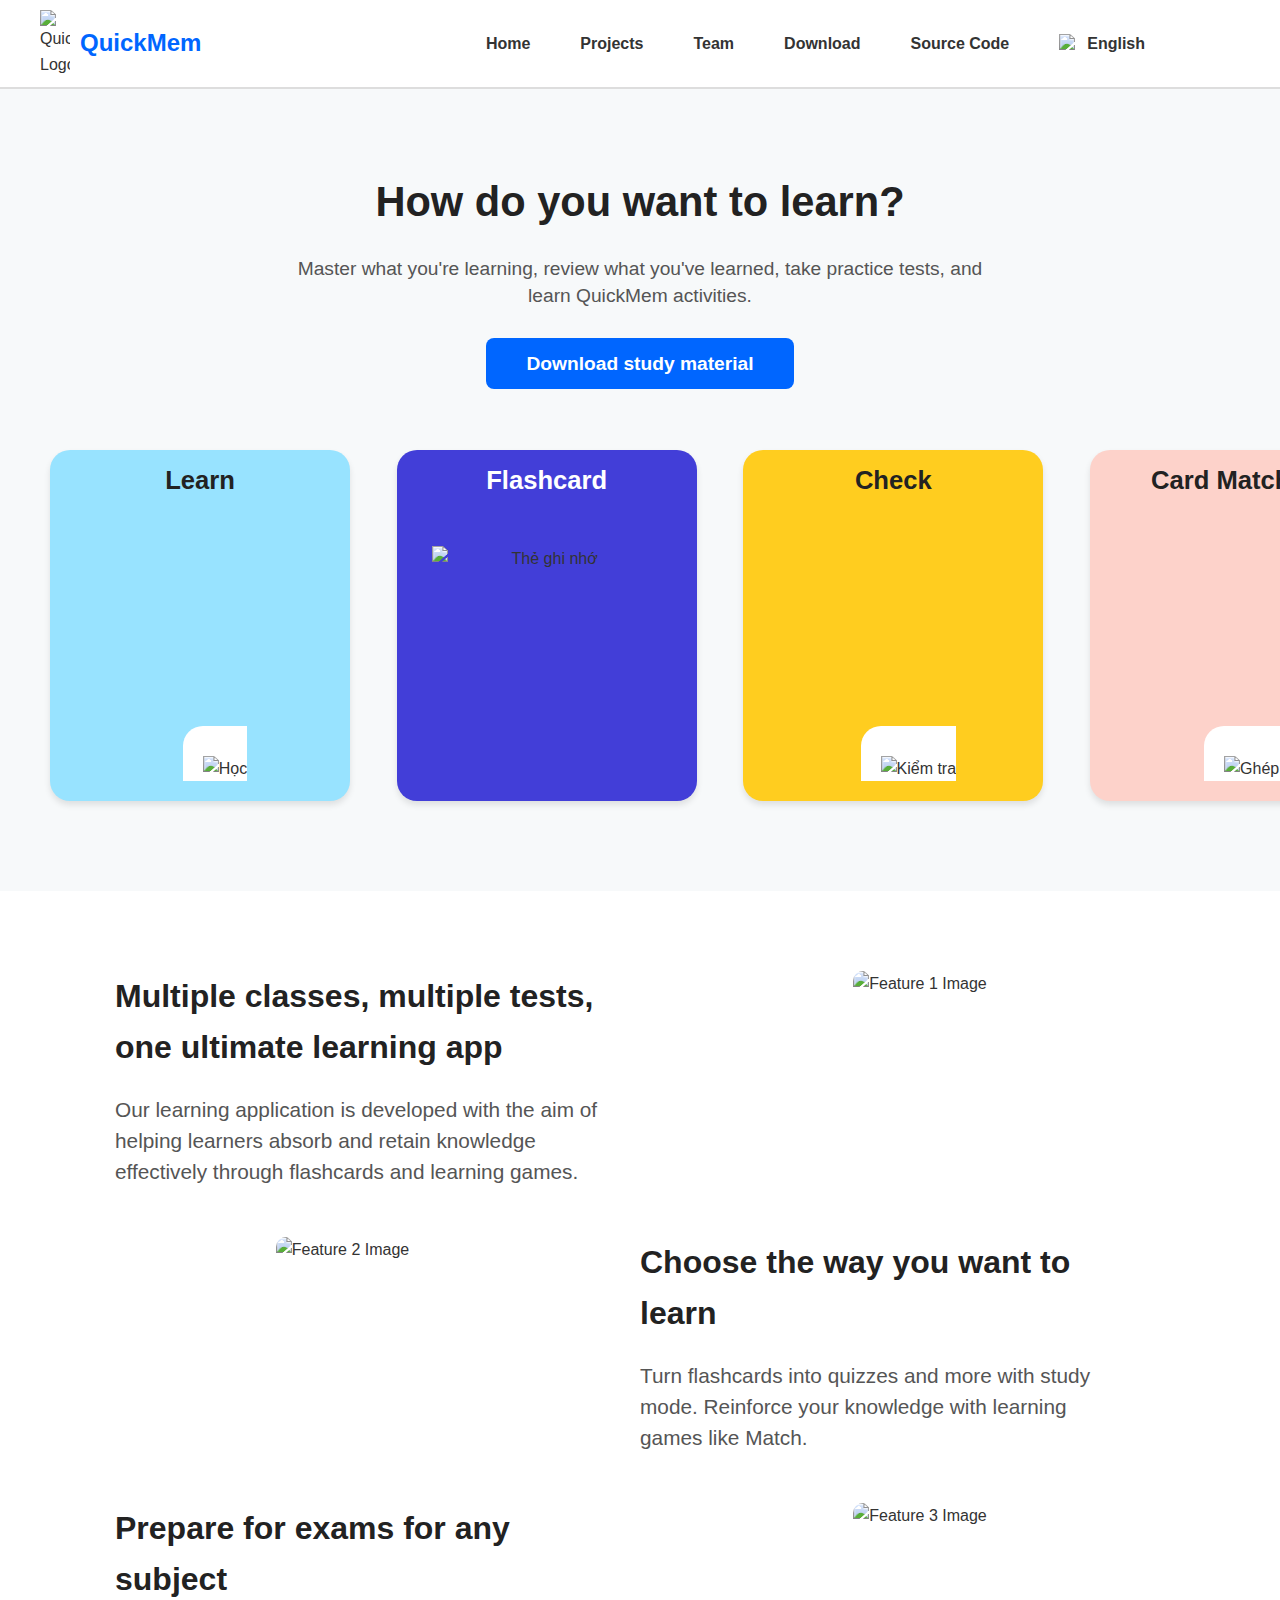
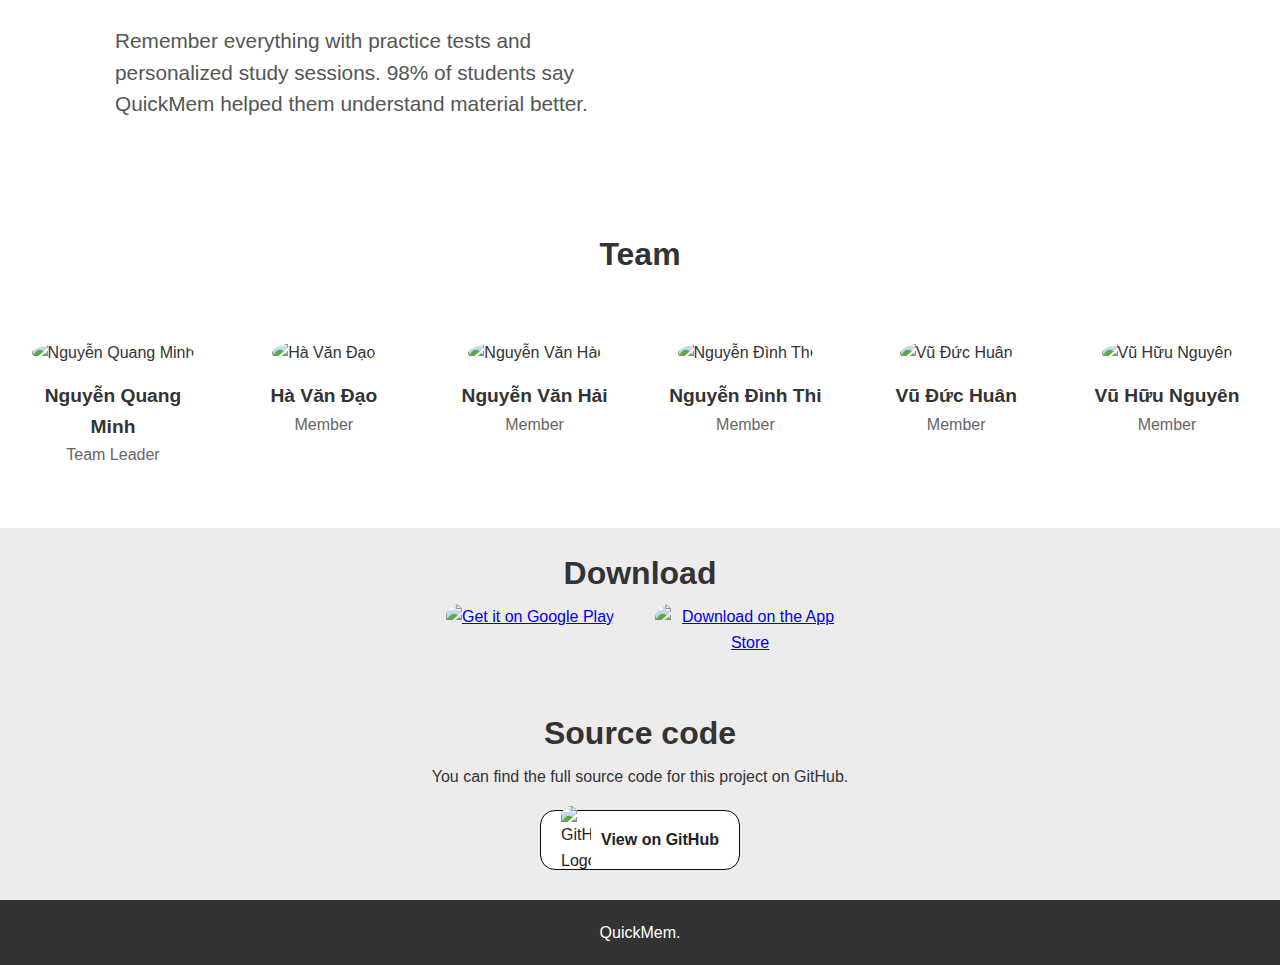
==== index.html @ 1c792089 "feat: giải quyết xung đột nhánh master và main" ====
<!DOCTYPE html>
<html lang="en">
  <head>
    <meta charset="UTF-8" />
    <meta name="viewport" content="width=device-width, initial-scale=1.0" />
    <title>QuickMem</title>
    <link rel="stylesheet" href="styles.css" />
  </head>
  <body>
    <!-- Header Section -->
    <header>
      <div class="container">
        <div class="logo">
          <img src="images/logo.png" alt="QuickMem Logo" />
          <span id="logo-text">QuickMem</span>
        </div>
        <nav>
          <ul>
            <li><a href="#home" id="menu-home">Home</a></li>
            <li><a href="#about" id="menu-about">Projects</a></li>
            <li><a href="#team" id="menu-team">Team</a></li>
            <li><a href="#download" id="menu-download">Download</a></li>
            <li>
              <a href="#source-code" id="menu-source-code">Source Code</a>
            </li>
            <li class="language-dropdown">
              <a href="#" id="language-toggle">
                <img
                  src="images/english.png"
                  alt="English Flag"
                  id="flag-icon"
                />
                English
              </a>
              <ul class="dropdown-menu">
                <li>
                  <a href="#" class="language-option" data-lang="en">
                    <img src="images/english.png" alt="English Flag" /> English
                  </a>
                </li>
                <li>
                  <a href="#" class="language-option" data-lang="vi">
                    <img src="images/vietnam.png" alt="Vietnamese Flag" />
                    Vietnamese
                  </a>
                </li>
              </ul>
            </li>
          </ul>
        </nav>
      </div>
    </header>

    <!-- Home Section (Hero Section) -->
    <section id="home" class="hero">
      <div class="content">
        <h1 id="home-title">How do you want to learn?</h1>
        <p id="home-description">
          Master what you're learning, review what you've learned, take practice
          tests, and<br />learn QuickMem activities.
        </p>
        <a href="#download" class="btn" id="download-button"
          >Download study material</a
        >

        <div class="feature-cards">
          <div class="feature-card" id="card-1">
            <h3 id="card1-title">Learn</h3>
            <div class="imgcard">
              <img src="images/learn.png" alt="Học" />
            </div>
          </div>
          <div class="feature-card" id="card-2">
            <h3 id="card2-title">Flashcard</h3>
            <img src="images/flashcard.png" alt="Thẻ ghi nhớ" />
          </div>
          <div class="feature-card" id="card-3">
            <h3 id="card3-title">Check</h3>
            <div class="imgcard">
              <img src="images/check.png" alt="Kiểm tra" />
            </div>
          </div>
          <div class="feature-card" id="card-4">
            <h3 id="card4-title">Card Matching</h3>
            <div class="imgcard">
              <img src="images/cart-matching.png" alt="Ghép thẻ" />
            </div>
          </div>
        </div>
      </div>
    </section>

    <!-- About Section -->
    <section id="about" class="about">
      <div class="about-features">
        <!-- First Feature Block -->
        <div class="about-feature">
          <div class="feature-text">
            <h3 id="about-title1">
              Multiple classes, multiple tests, one ultimate learning app
            </h3>
            <p id="about-description1">
              Our learning application is developed with the aim of helping
              learners absorb and retain knowledge effectively through
              flashcards and learning games.
            </p>
          </div>
          <div class="feature-image">
            <img src="images/img1.png" alt="Feature 1 Image" />
          </div>
        </div>

        <div class="about-feature-reverse">
          <div class="feature-text" id="feature-text-tab2">
            <h3 id="about-title2">Choose the way you want to learn</h3>
            <p id="about-description2">
              Turn flashcards into quizzes and more with study mode. Reinforce
              your knowledge with learning games like Match.
            </p>
          </div>
          <div class="feature-image">
            <img src="images/img2.png" alt="Feature 2 Image" />
          </div>
        </div>

        <div class="about-feature">
          <div class="feature-text">
            <h3 id="about-title3">Prepare for exams for any subject</h3>
            <p id="about-description3">
              Remember everything with practice tests and personalized study
              sessions. 98% of students say QuickMem helped them understand
              material better.
            </p>
          </div>
          <div class="feature-image">
            <img src="images/img3.png" alt="Feature 3 Image" />
          </div>
        </div>
      </div>
    </section>

    <!-- Team Section -->
    <section id="team" class="team">
      <h2 id="team-title">Team</h2>
      <div class="team-container">
        <div class="team-member">
          <img src="images/user.png" alt="Nguyễn Quang Minh" />
          <h3 id="member1">Nguyễn Quang Minh</h3>
          <p>Team Leader</p>
        </div>
        <div class="team-member">
          <img src="images/user.png" alt="Hà Văn Đạo" />
          <h3 id="member2">Hà Văn Đạo</h3>
          <p>Member</p>
        </div>
        <div class="team-member">
          <img src="images/user.png" alt="Nguyễn Văn Hải" />
          <h3 id="member3">Nguyễn Văn Hải</h3>
          <p>Member</p>
        </div>
        <div class="team-member">
          <img src="images/user.png" alt="Nguyễn Đình Thi" />
          <h3 id="member4">Nguyễn Đình Thi</h3>
          <p>Member</p>
        </div>
        <div class="team-member">
          <img src="images/user.png" alt="Vũ Đức Huân" />
          <h3 id="member5">Vũ Đức Huân</h3>
          <p>Member</p>
        </div>
        <div class="team-member">
          <img src="images/user.png" alt="Vũ Hữu Nguyên" />
          <h3 id="member6">Vũ Hữu Nguyên</h3>
          <p>Member</p>
        </div>
      </div>
    </section>

    <!-- Download Section -->
    <section id="download" class="download">
      <h2 id="download-title">Download</h2>
      <div class="download-buttons">
        <a href="https://play.google.com" class="btn download-btn google-play">
          <img
            src="https://upload.wikimedia.org/wikipedia/commons/7/78/Google_Play_Store_badge_EN.svg"
            alt="Get it on Google Play"
          />
        </a>
        <a href="https://apple.com/appstore" class="btn download-btn app-store">
          <img
            src="https://developer.apple.com/assets/elements/badges/download-on-the-app-store.svg"
            alt="Download on the App Store"
          />
        </a>
      </div>
    </section>

    <!-- Source Code Section -->
    <section id="source-code" class="source-code">
      <h2 id="source-code-title">Source code</h2>
      <p id="source-code-description">
        You can find the full source code for this project on GitHub.
      </p>
      <a
        href="https://github.com/pass-with-high-score/quick_mem"
        class="btn github-logo"
      >
        <img
          src="https://github.githubassets.com/images/modules/logos_page/GitHub-Mark.png"
          alt="GitHub Logo"
        />
        <span>View on GitHub</span>
      </a>
    </section>

    <!-- Footer -->
    <footer>
      <p id="footer-text">QuickMem.</p>
    </footer>

    <!-- JavaScript file -->
    <script src="language-switcher.js"></script>
  </body>
</html>
---- styles.css ----
/* Global Styles */
* {
  margin: 0;
  padding: 0;
  box-sizing: border-box;
}

body {
  font-family: "Arial", sans-serif;
  color: #333;
  line-height: 1.6;
}

/* Header Section */
header {
  background-color: white;
  padding: 10px;
  border-bottom: 2px solid #ddd;
}

.container {
  display: flex;
  justify-content: space-between;
  align-items: center;
}

.logo {
  display: flex;
  align-items: center;
  margin-left: 30px;
}

.logo img {
  width: 30px;
  margin-right: 10px;
}

.logo span {
  font-size: 1.5rem;
  font-weight: bold;
  color: #0066ff;
}

nav {
  padding-right: 100px;
}

nav ul {
  display: flex;
  list-style: none;
}

nav ul li {
  margin: 0 25px;
}

nav ul li a {
  color: #333;
  text-decoration: none;
  font-weight: bold;
  font-size: 16px;
}

nav ul li a:hover,
nav ul li a:focus {
  color: #0066ff;
}

/* Hero Section */
.hero {
  background-color: #f7f9fa;
  padding: 80px 20px;
  text-align: center;
}

.hero .content {
  max-width: 1400px;
  margin: 0 auto;
}

.hero h1 {
  font-size: 2.6rem;
  font-weight: bold;
  margin-bottom: 20px;
  color: #222;
}

.hero p {
  font-size: 1.2rem;
  margin-bottom: 40px;
  line-height: 1.4;
  color: #555;
}

.hero .btn {
  background-color: #0066ff;
  color: white;
  padding: 15px 40px;
  font-size: 1.2rem;
  border-radius: 8px;
  text-decoration: none;
  font-weight: bold;
  transition: background-color 0.3s ease;
}

.hero .btn:hover,
.hero .btn:focus {
  background-color: #0051cc;
}

/* Feature Cards */
.feature-cards {
  display: flex;
  justify-content: space-between;
  align-items: center;
  margin-top: 60px;
  width: 140%;
  max-width: 1400px;
  margin-left: auto;
  margin-right: auto;
  gap: 20px;
  padding: 0 20px;
}

.feature-card {
  background-color: #fff;
  border-radius: 20px;
  width: 300px;
  height: 351px;
  margin: 10px;
  box-shadow: 0 4px 6px rgba(0, 0, 0, 0.1);
  text-align: center;
  transition: transform 0.3s ease;
  display: flex;
  flex-direction: column;
  justify-content: space-between;
}

#card-1 {
  background-color: #98e3ff;
  img {
    width: 270px;
    height: 270px;
    margin-top: 20px;
    background-color: #fff;
    padding-top: 30px;
    padding-left: 20px;
    margin-left: 30px;
    border-radius: 20px 0 0 0;
  }
}

#card-2 {
  background-color: #423ed8;
  img {
    width: 250px;
    height: 250px;
    background-color: #423ed8;
    padding: 10px;
    margin: 25px;
  }
  h3 {
    color: #fff;
  }
}

#card-3 {
  background-color: #ffcd1f;
  img {
    width: 270px;
    height: 270px;
    margin-top: 20px;
    background-color: #fff;
    padding-top: 30px;
    padding-left: 20px;
    margin-left: 30px;
    border-radius: 20px 0 0 0;
  }
}

#card-4 {
  background-color: #fdd2ca;
  img {
    width: 270px;
    height: 270px;
    margin-top: 20px;
    background-color: #fff;
    padding-top: 30px;
    padding-left: 20px;
    margin-left: 30px;
    border-radius: 20px 0 0 0;
  }
}

.imgcard img {
  border-radius: 20px 0 20px 0;
}

.feature-card:hover {
  transform: translateY(-15px);
}

.feature-card img {
  width: 80px;
  margin-bottom: 20px;
}

.feature-card h3 {
  font-size: 1.6rem;
  margin-bottom: 10px;
  color: #222;
  margin-top: 10px;
}

.feature-card p {
  font-size: 1.2rem;
  color: #555;
}

/* About Section */
.about {
  padding: 30px 20px;
  margin-top: 50px;
}

.about-features {
  display: flex;
  flex-direction: column;
  max-width: 1050px;
  margin: 0 auto;
}

.about-feature {
  display: flex;
  justify-content: space-between;
  margin-bottom: 50px;
}

.about-feature-reverse {
  display: flex;
  flex-direction: row-reverse;
  justify-content: space-between;
  margin-bottom: 50px;
}

.feature-text {
  flex: 1;
  padding-right: 70px;
}

#feature-text-tab2 {
  padding-left: 70px;
}

.feature-text h3 {
  font-size: 2rem;
  font-weight: bold;
  color: #222;
  margin-bottom: 20px;
}

.feature-text p {
  font-size: 1.3rem;
  color: #555;
  line-height: 1.5;
}

.feature-image {
  flex: 1;
  text-align: center;
}

.feature-image img {
  max-width: 100%;
  height: auto;
  border-radius: 10px;
}

/* Team Section */
.team {
  padding: 30px 20px;
  text-align: center;
  margin-bottom: 30px;
}

.team h2 {
  font-size: 2rem;
  margin-bottom: 60px;
}

.team-container {
  display: flex;
  justify-content: space-between;
  gap: 10px;
  flex-wrap: wrap;
  max-width: 1400px;
  margin: 0 auto;
}

.team-member {
  width: 15%;
  text-align: center;
}

.team-member img {
  width: 150px;
  height: 150px;
  border-radius: 50%;
}

.team-member h3 {
  font-size: 1.2rem;
  margin-top: 15px;
}

.team-member p {
  font-size: 1rem;
  color: #666;
}

.team-member:hover img {
  opacity: 80%;
}

.team-member:hover h3 {
  text-decoration: underline;
}

/* Download Section */
.download {
  text-align: center;
  background-color: #edebeb;
  height: 180px;
}

.download-buttons {
  display: flex;
  justify-content: center;
  gap: 20px;
}

.download-btn {
  display: inline-block;
  align-items: center;
  justify-content: center;
  width: 200px;
  height: 60px;
  text-align: center;
  padding: 5px;
}

.google-play img,
.app-store img {
  height: 60px;
  width: auto;
  border-radius: 15px;
}

.download h2 {
  font-size: 2rem;
  padding-top: 20px;
}

.download-btn:hover {
  transform: translateY(-5px);
}

/* Source Code Section */
.source-code {
  text-align: center;
  background-color: #edebeb;
  padding-bottom: 30px;
}

.github-logo {
  display: inline-flex;
  align-items: center;
  justify-content: center;
  background-color: #fff;
  color: #222;
  width: 200px;
  height: 60px;
  text-decoration: none;
  border-radius: 15px;
  padding: 5px;
  border: 1px solid #070707;
}

.github-logo img {
  width: 30px;
  height: auto;
  margin-right: 10px;
  border-radius: 10px;
}

.github-logo span {
  font-size: 16px;
  font-weight: bold;
}

.source-code h2 {
  font-size: 2rem;
  font-weight: bold;
  margin-bottom: 5px;
}

.source-code p {
  margin-bottom: 20px;
}

.github-logo:hover {
  background-color: #000;
  color: #fff;
}

/* Footer */
footer {
  background-color: #333;
  color: #fff;
  padding: 20px;
  text-align: center;
}

/* Responsive Design */
@media (max-width: 1024px) {
  .feature-cards {
    flex-direction: column;
  }

  .about-feature,
  .about-feature-reverse {
    flex-direction: column;
  }

  .feature-text,
  .feature-image {
    width: 100%;
    padding: 0;
    margin-bottom: 20px;
  }

  .team-member {
    width: 100%;
    margin-bottom: 20px;
  }
}

@media (max-width: 768px) {
  .hero h1 {
    font-size: 2.2rem;
  }

  .hero p {
    font-size: 1rem;
  }

  .feature-card {
    max-width: 100%;
  }

  .download-btn {
    font-size: 1rem;
  }
}

/* Language Dropdown */
.language-dropdown {
  position: relative;
}

.language-dropdown a {
  display: flex;
  align-items: center;
  cursor: pointer;
}

.language-dropdown img {
  width: 20px;
  height: 20px;
  margin-right: 8px;
}

.dropdown-menu {
  position: absolute;
  top: 100%;
  left: 0;
  display: none;
  background-color: white;
  border: 1px solid #ddd;
  list-style: none;
  padding: 10px 0;
  box-shadow: 0 4px 6px rgba(0, 0, 0, 0.1);
  z-index: 1000;
}

.dropdown-menu li {
  padding: 10px 20px;
}

.dropdown-menu li a {
  display: flex;
  align-items: center;
  text-decoration: none;
  color: #333;
}

.dropdown-menu li img {
  width: 20px;
  height: 20px;
  margin-right: 8px;
}

.language-dropdown:hover .dropdown-menu {
  display: block;
}
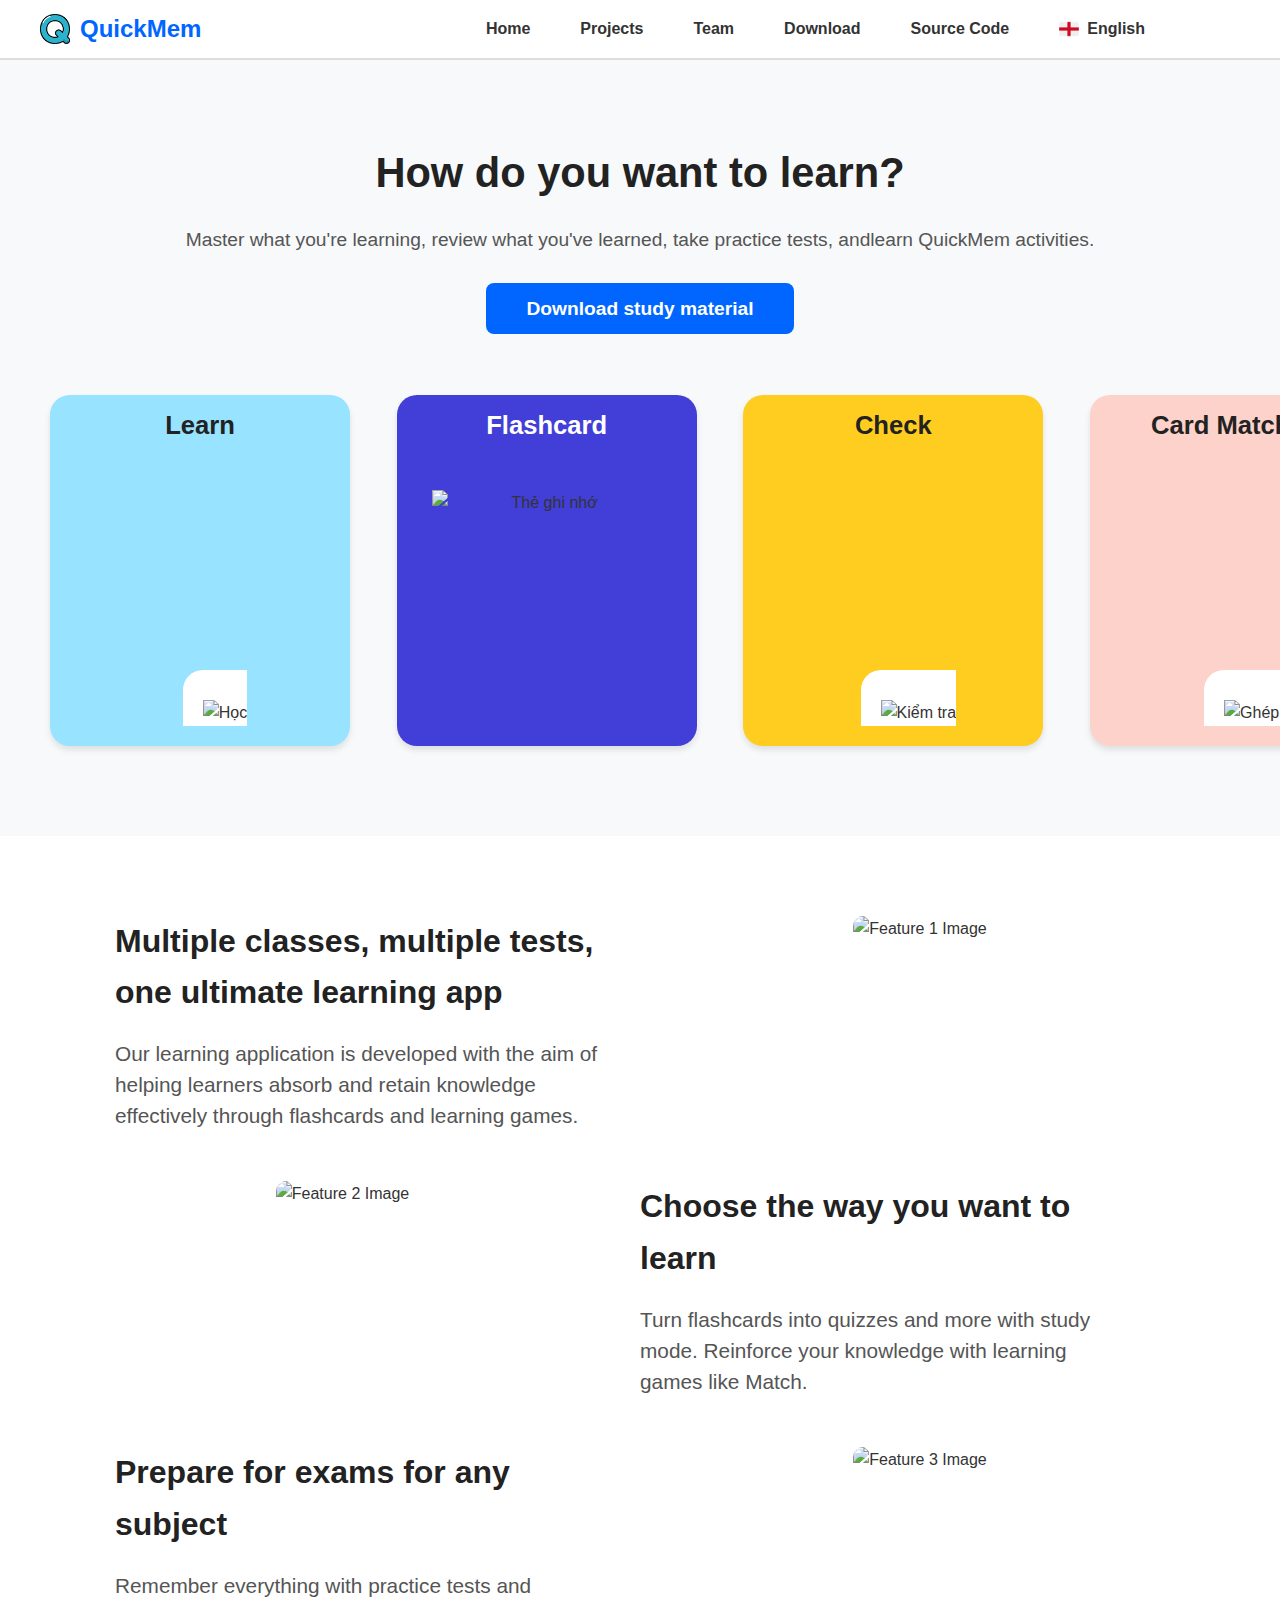
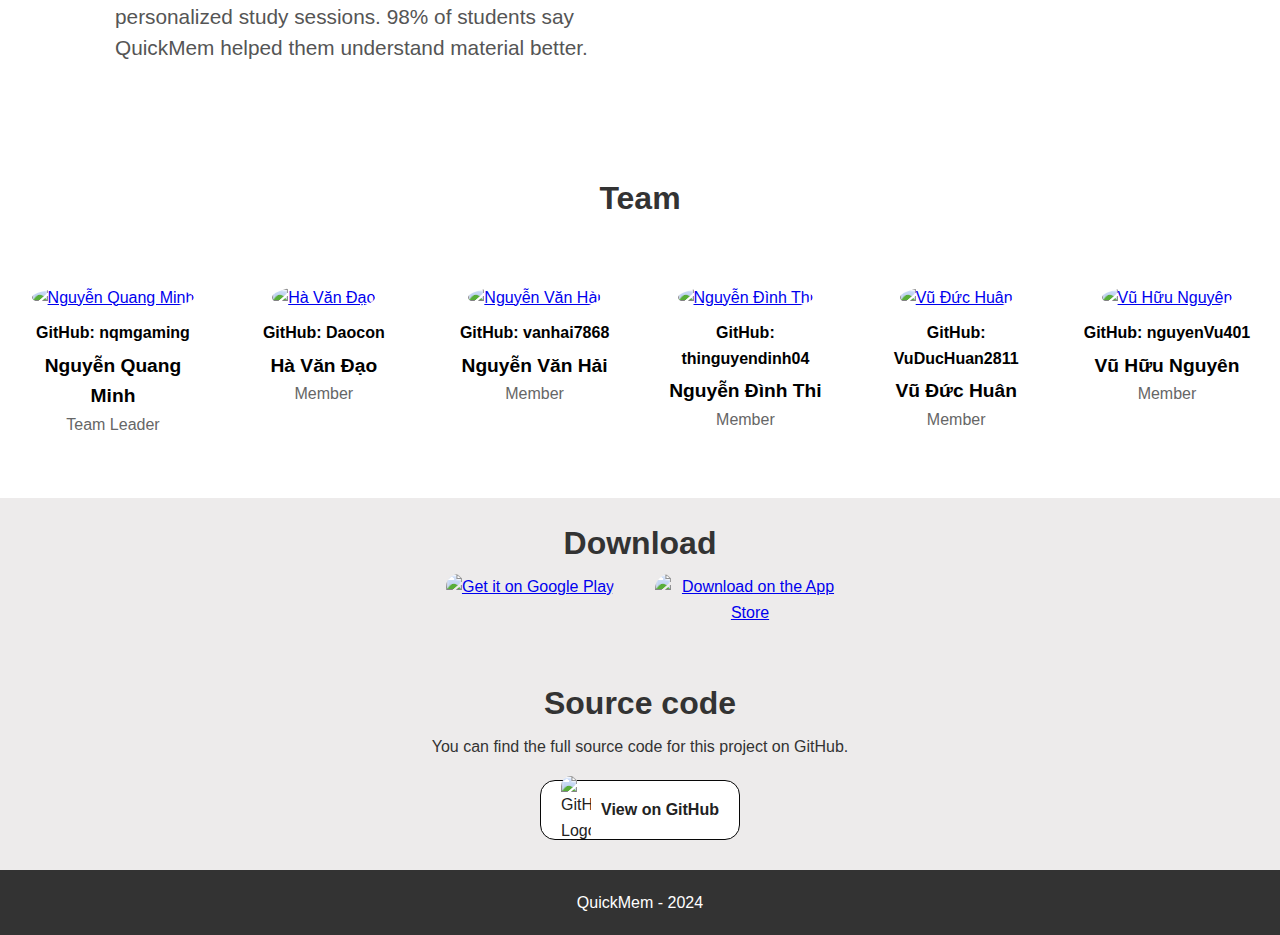
==== commit 8832ee16: "Initial commit for feature-update" ====
--- a/index.html
+++ b/index.html
@@ -3,7 +3,17 @@
   <head>
     <meta charset="UTF-8" />
     <meta name="viewport" content="width=device-width, initial-scale=1.0" />
+    <meta
+      name="description"
+      content="QuickMem - Ứng dụng học tập tối ưu để làm chủ kiến thức với flashcards, bài kiểm tra, và các trò chơi học tập."
+    />
+    <meta
+      name="keywords"
+      content="học tập, flashcards, kiểm tra, học online, QuickMem, trò chơi học tập"
+    />
+    <meta name="author" content="QuickMem" />
     <title>QuickMem</title>
+    <link rel="icon" href="images/logo.png" type="images/logo.png" />
     <link rel="stylesheet" href="styles.css" />
   </head>
   <body>
@@ -144,32 +154,100 @@
       <h2 id="team-title">Team</h2>
       <div class="team-container">
         <div class="team-member">
-          <img src="images/user.png" alt="Nguyễn Quang Minh" />
+          <a href="https://github.com/nqmgaming" target="_blank">
+            <!-- Liên kết tới GitHub -->
+            <img
+              src="https://avatars.githubusercontent.com/u/94773751?v=4"
+              alt="Nguyễn Quang Minh"
+            />
+          </a>
+          <h5 class="github-username">
+            GitHub:
+            <a href="https://github.com/nqmgaming" target="_blank">nqmgaming</a>
+          </h5>
           <h3 id="member1">Nguyễn Quang Minh</h3>
           <p>Team Leader</p>
         </div>
         <div class="team-member">
-          <img src="images/user.png" alt="Hà Văn Đạo" />
+          <a href="https://github.com/Daocon" target="_blank">
+            <!-- Liên kết tới GitHub -->
+            <img
+              src="https://avatars.githubusercontent.com/u/134820492?v=4"
+              alt="Hà Văn Đạo"
+            />
+          </a>
+          <h5 class="github-username">
+            GitHub:
+            <a href="https://github.com/Daocon" target="_blank">Daocon</a>
+          </h5>
           <h3 id="member2">Hà Văn Đạo</h3>
           <p>Member</p>
         </div>
         <div class="team-member">
-          <img src="images/user.png" alt="Nguyễn Văn Hải" />
+          <a href="https://github.com/vanhai7868" target="_blank">
+            <!-- Liên kết tới GitHub -->
+            <img
+              src="https://avatars.githubusercontent.com/u/160410558?v=4"
+              alt="Nguyễn Văn Hải"
+            />
+          </a>
+          <h5 class="github-username">
+            GitHub:
+            <a href="https://github.com/vanhai7868" target="_blank"
+              >vanhai7868</a
+            >
+          </h5>
           <h3 id="member3">Nguyễn Văn Hải</h3>
           <p>Member</p>
         </div>
         <div class="team-member">
-          <img src="images/user.png" alt="Nguyễn Đình Thi" />
+          <a href="https://github.com/thinguyendinh04" target="_blank">
+            <!-- Liên kết tới GitHub -->
+            <img
+              src="https://avatars.githubusercontent.com/u/146194661?v=4"
+              alt="Nguyễn Đình Thi"
+            />
+          </a>
+          <h5 class="github-username">
+            GitHub:
+            <a href="https://github.com/thinguyendinh04" target="_blank"
+              >thinguyendinh04</a
+            >
+          </h5>
           <h3 id="member4">Nguyễn Đình Thi</h3>
           <p>Member</p>
         </div>
         <div class="team-member">
-          <img src="images/user.png" alt="Vũ Đức Huân" />
+          <a href="https://github.com/VuDucHuan2811" target="_blank">
+            <!-- Liên kết tới GitHub -->
+            <img
+              src="https://avatars.githubusercontent.com/u/130039564?v=4"
+              alt="Vũ Đức Huân"
+            />
+          </a>
+          <h5 class="github-username">
+            GitHub:
+            <a href="https://github.com/VuDucHuan2811" target="_blank"
+              >VuDucHuan2811</a
+            >
+          </h5>
           <h3 id="member5">Vũ Đức Huân</h3>
           <p>Member</p>
         </div>
         <div class="team-member">
-          <img src="images/user.png" alt="Vũ Hữu Nguyên" />
+          <a href="https://github.com/nguyenVu401" target="_blank">
+            <!-- Liên kết tới GitHub -->
+            <img
+              src="https://avatars.githubusercontent.com/u/125819579?v=4"
+              alt="Vũ Hữu Nguyên"
+            />
+          </a>
+          <h5 class="github-username">
+            GitHub:
+            <a href="https://github.com/nguyenVu401" target="_blank"
+              >nguyenVu401</a
+            >
+          </h5>
           <h3 id="member6">Vũ Hữu Nguyên</h3>
           <p>Member</p>
         </div>
@@ -215,7 +293,7 @@
 
     <!-- Footer -->
     <footer>
-      <p id="footer-text">QuickMem.</p>
+      <p id="footer-text">QuickMem - 2024</p>
     </footer>
 
     <!-- JavaScript file -->
--- a/styles.css
+++ b/styles.css
@@ -310,7 +310,8 @@
 
 .team-member h3 {
   font-size: 1.2rem;
-  margin-top: 15px;
+  margin-top: 5px;
+  color: #000;
 }
 
 .team-member p {
@@ -322,8 +323,36 @@
   opacity: 80%;
 }
 
-.team-member:hover h3 {
+/* GitHub Username Style */
+.github-username {
+  font-size: 1rem;
+  color: black;
+  margin-bottom: 5px;
+  margin-top: 10px;
+  font-weight: bold;
+  text-align: center;
+}
+
+/* Tạo kiểu cho liên kết GitHub */
+.github-username a,
+.team-member h3 a {
+  color: black;
+  text-decoration: none;
+  font-weight: bold;
+}
+
+.github-username a:hover,
+.team-member h3 a:hover {
   text-decoration: underline;
+}
+
+.team-member img {
+  border-radius: 50%;
+  transition: transform 0.3s ease;
+}
+
+.team-member img:hover {
+  transform: scale(1.1);
 }
 
 /* Download Section */
@@ -423,10 +452,30 @@
 
 /* Responsive Design */
 @media (max-width: 1024px) {
+  /* Adjust header */
+  .container {
+    flex-direction: column;
+    text-align: center;
+  }
+
+  /* Adjust navigation */
+  nav ul {
+    flex-direction: column;
+    padding: 0;
+  }
+
+  nav ul li {
+    margin: 10px 0;
+  }
+
+  /* Adjust feature cards */
   .feature-cards {
     flex-direction: column;
-  }
-
+    gap: 20px;
+    width: 100%;
+  }
+
+  /* Adjust about section */
   .about-feature,
   .about-feature-reverse {
     flex-direction: column;
@@ -439,27 +488,76 @@
     margin-bottom: 20px;
   }
 
+  /* Adjust team section */
+  .team-member {
+    width: 45%;
+    margin-bottom: 20px;
+  }
+}
+
+@media (max-width: 768px) {
+  /* Adjust hero section */
+  .hero h1 {
+    font-size: 2.2rem;
+  }
+
+  .hero p {
+    font-size: 1rem;
+  }
+
+  .hero .btn {
+    padding: 10px 20px;
+    font-size: 1rem;
+  }
+
+  /* Adjust feature cards */
+  .feature-card {
+    max-width: 100%;
+  }
+
+  /* Adjust download section */
+  .download-btn {
+    width: 100%;
+    font-size: 1rem;
+  }
+}
+
+@media (max-width: 480px) {
+  /* General Styles for small devices */
+  body {
+    font-size: 12px;
+  }
+
+  /* Adjust header for smaller screens */
+  .logo img {
+    width: 25px;
+  }
+
+  .logo span {
+    font-size: 1.2rem;
+  }
+
+  nav ul li a {
+    font-size: 14px;
+  }
+
+  /* Adjust feature cards for smaller screens */
+  .feature-cards {
+    gap: 15px;
+  }
+
+  .feature-card {
+    width: 100%;
+  }
+
+  /* Adjust team section for smaller screens */
   .team-member {
     width: 100%;
-    margin-bottom: 20px;
-  }
-}
-
-@media (max-width: 768px) {
-  .hero h1 {
-    font-size: 2.2rem;
-  }
-
-  .hero p {
-    font-size: 1rem;
-  }
-
-  .feature-card {
-    max-width: 100%;
-  }
-
-  .download-btn {
-    font-size: 1rem;
+  }
+
+  /* Adjust footer text */
+  footer {
+    font-size: 0.8rem;
   }
 }
 
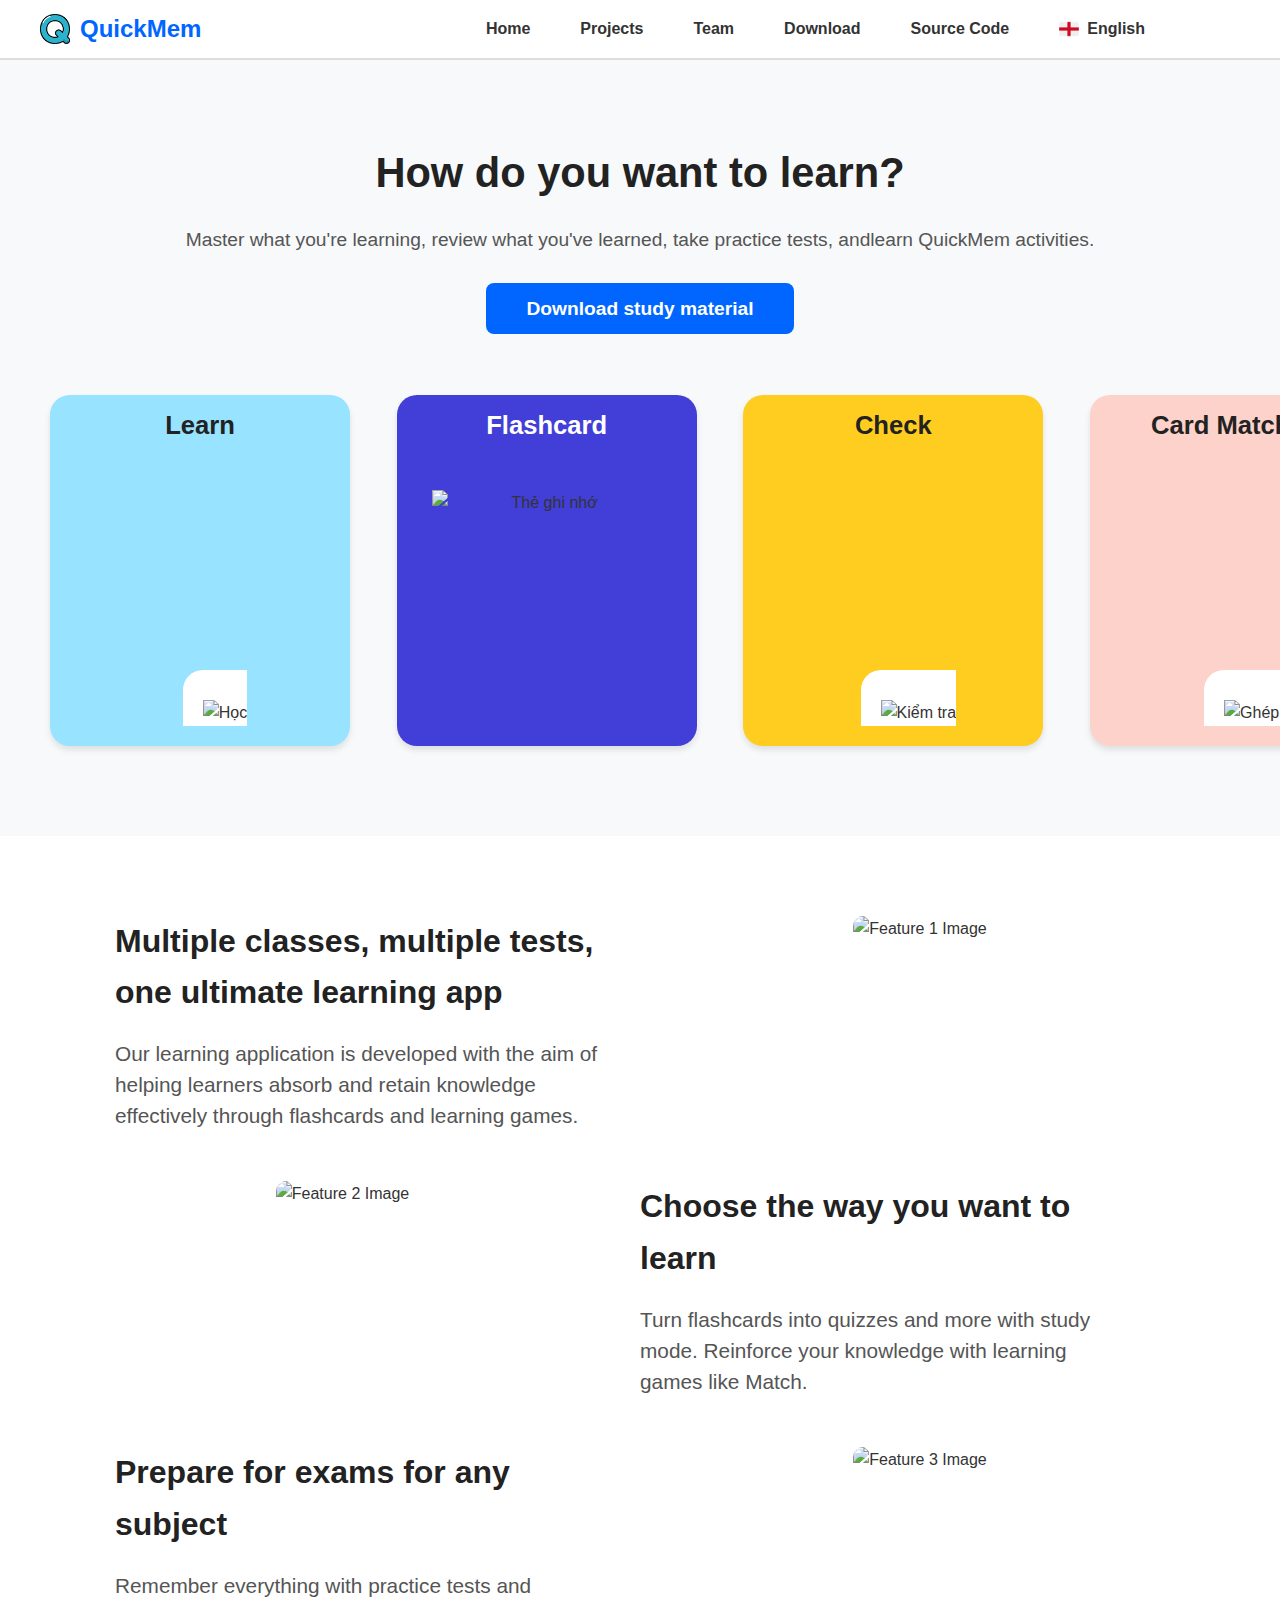
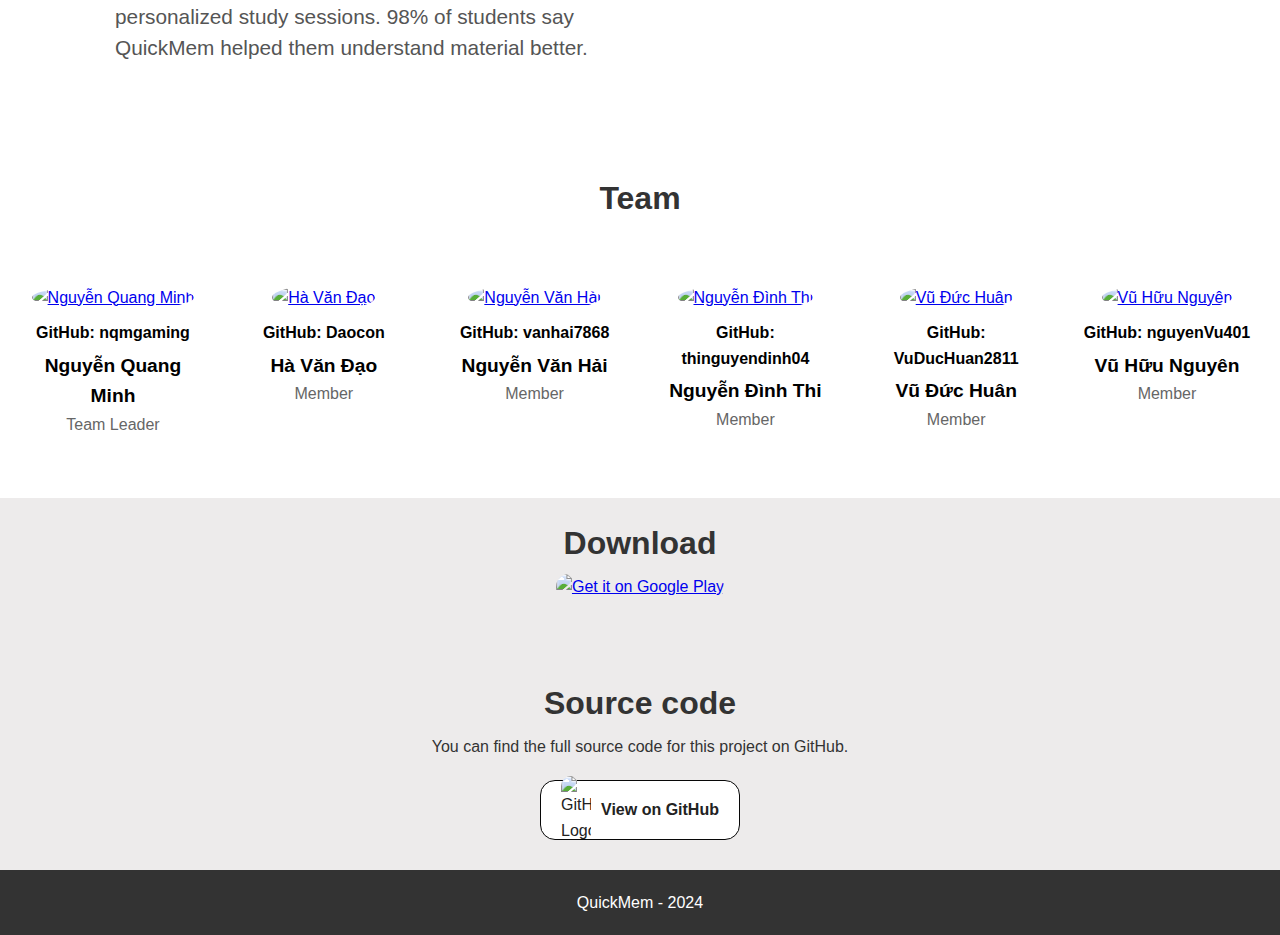
==== commit 5855c214: "refactor: remove download from appstore" ====
--- a/index.html
+++ b/index.html
@@ -264,12 +264,6 @@
             alt="Get it on Google Play"
           />
         </a>
-        <a href="https://apple.com/appstore" class="btn download-btn app-store">
-          <img
-            src="https://developer.apple.com/assets/elements/badges/download-on-the-app-store.svg"
-            alt="Download on the App Store"
-          />
-        </a>
       </div>
     </section>
 
